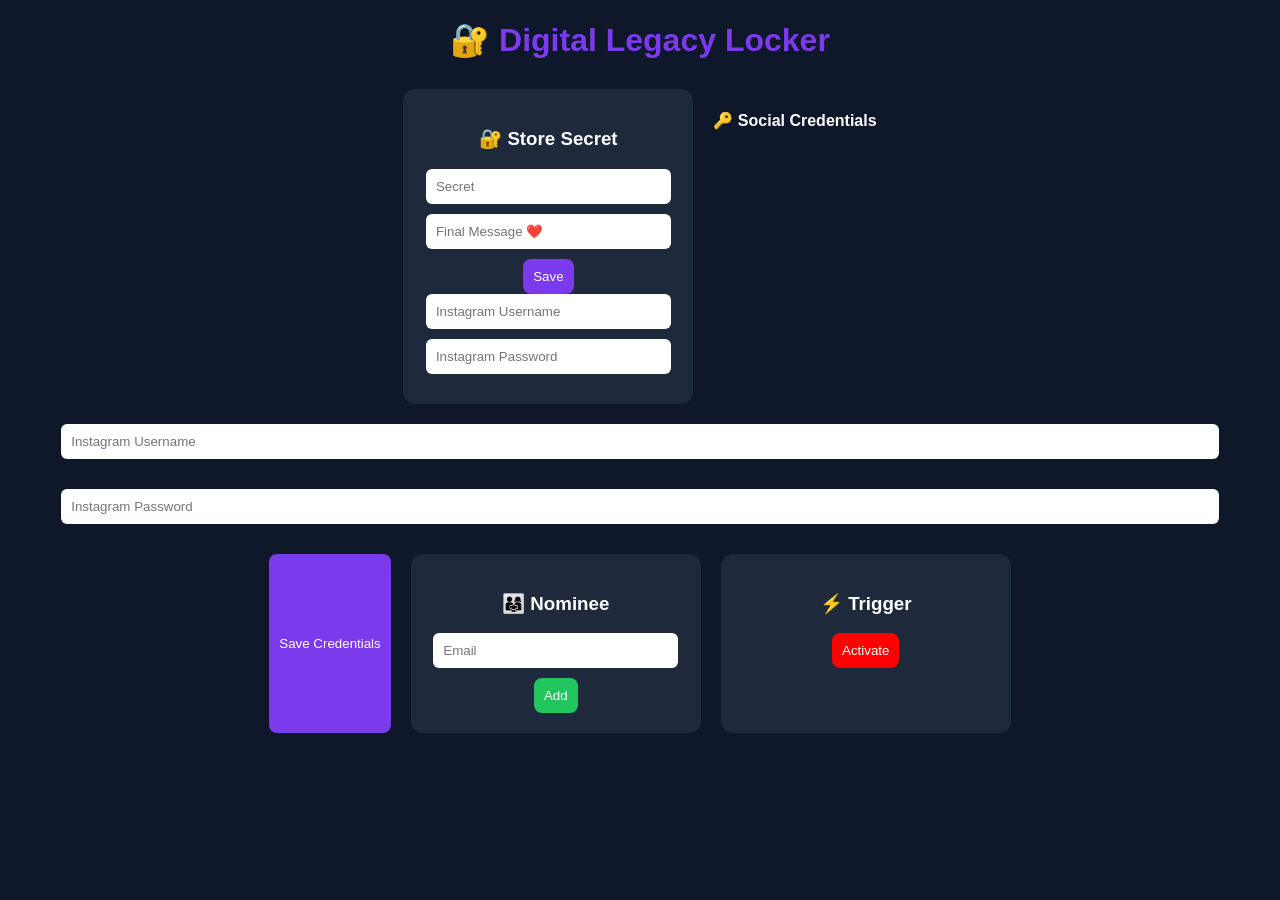
==== index.html @ 95a81437 "Add files via upload" ====
<!DOCTYPE html>
<html>
<head>
  <title>Digital Legacy Locker</title>

<style>
body {
  background:#0F172A;
  color:white;
  font-family:sans-serif;
  text-align:center;
}

.card {
  background:#1E293B;
  padding:20px;
  border-radius:12px;
  width:250px;
}

button {
  padding:10px;
  border:none;
  border-radius:8px;
  cursor:pointer;
}

button:hover {
  opacity:0.8;
  transform:scale(1.05);
  transition:0.3s;
}

.save { background:#7C3AED; color:white; }
.add { background:#22C55E; color:white; }
.trigger { background:red; color:white; }

input {
  padding:10px;
  width:90%;
  margin-bottom:10px;
  border-radius:6px;
  border:none;
}
</style>

</head>

<body>

<h1 style="color:#7C3AED;">🔐 Digital Legacy Locker</h1>

<div style="display:flex; justify-content:center; gap:20px; flex-wrap:wrap; margin-top:30px;">

<!-- Store Secret -->
<div class="card">
<h3>🔐 Store Secret</h3>
<input id="message" placeholder="Secret">
<input id="lastMessage" placeholder="Final Message ❤️">
<button class="save" onclick="saveData()">Save</button>

<input id="instaUser" placeholder="Instagram Username">
<input id="instaPass" type="password" placeholder="Instagram Password">
</div>
<h4>🔑 Social Credentials</h4>

<input id="instaUser" placeholder="Instagram Username">
<input id="instaPass" type="password" placeholder="Instagram Password">

<button class="save" onclick="saveCredentials()">Save Credentials</button>

<!-- Nominee -->
<div class="card">
<h3>👨‍👩‍👧 Nominee</h3>
<input id="email" placeholder="Email">
<button class="add" onclick="addNominee()">Add</button>
</div>

<!-- Trigger -->
<div class="card">
<h3>⚡ Trigger</h3>
<button class="trigger" onclick="goToAccess()">Activate</button>
</div>

</div>

<script>
function goToAccess(){
  window.location.href = "otp.html";
}

async function saveData() {
  const message = document.getElementById("message").value;
  const lastMessage = document.getElementById("lastMessage").value;

  await fetch("http://localhost:5000/save", {
    method: "POST",
    headers: {"Content-Type": "application/json"},
    body: JSON.stringify({ message, lastMessage })
  });

  alert("Saved securely 🔐");
}

async function addNominee() {
  const email = document.getElementById("email").value;

  await fetch("http://localhost:5000/nominee", {
    method: "POST",
    headers: {"Content-Type": "application/json"},
    body: JSON.stringify({ email })
  });

  alert("Nominee added 👨‍👩‍👧");
}

async function saveCredentials() {
  const username = document.getElementById("instaUser").value;
  const password = document.getElementById("instaPass").value;

  await fetch("http://localhost:5000/saveCredentials", {
    method: "POST",
    headers: {"Content-Type": "application/json"},
    body: JSON.stringify({ username, password })
  });

  alert("Credentials saved 🔐");
}
</script>

</body>
</html>
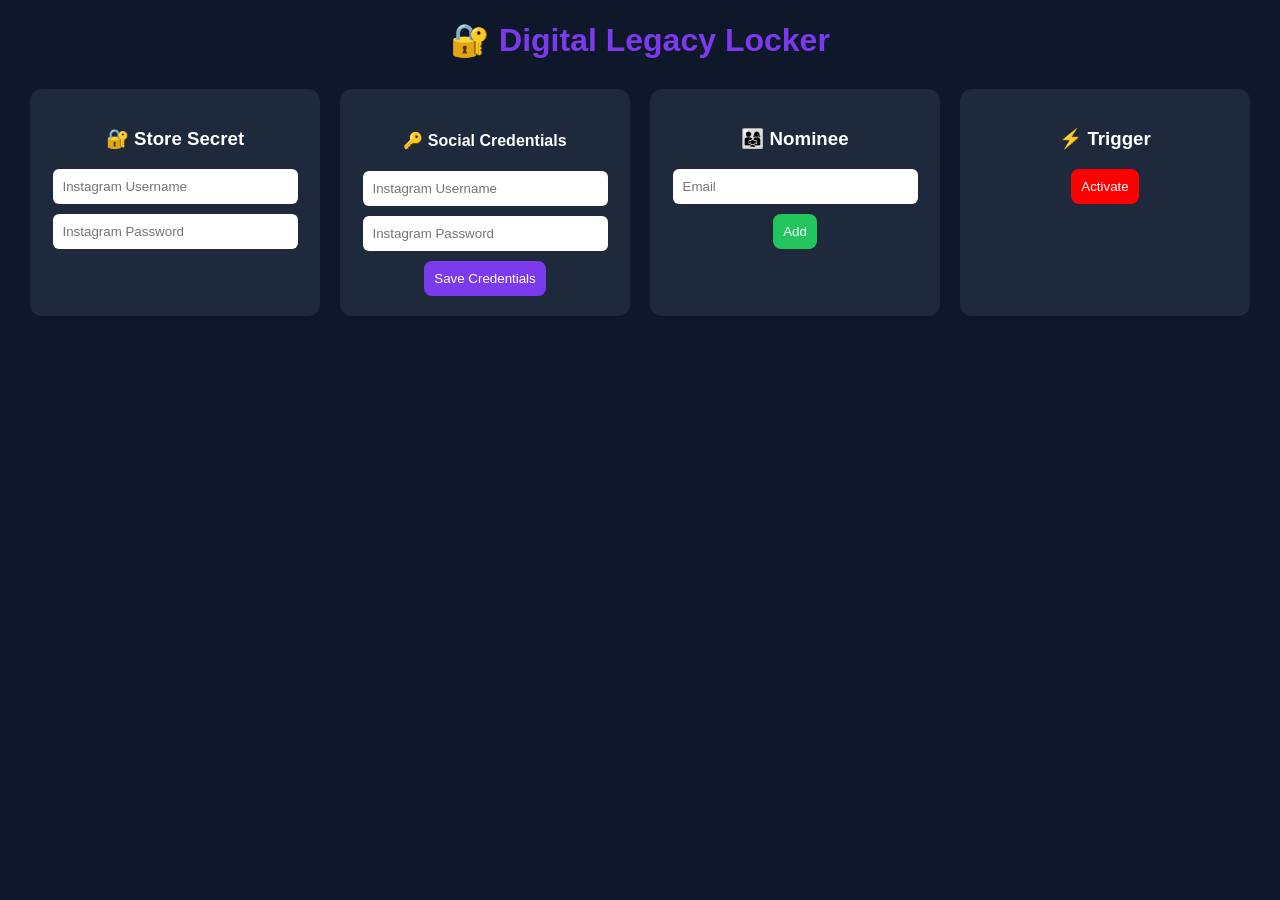
==== commit 302dbbfe: "Fix HTML structure and update input fields" ====
--- a/index.html
+++ b/index.html
@@ -55,19 +55,17 @@
 <!-- Store Secret -->
 <div class="card">
 <h3>🔐 Store Secret</h3>
-<input id="message" placeholder="Secret">
-<input id="lastMessage" placeholder="Final Message ❤️">
-<button class="save" onclick="saveData()">Save</button>
-
 <input id="instaUser" placeholder="Instagram Username">
 <input id="instaPass" type="password" placeholder="Instagram Password">
 </div>
+
+<div class="card">
 <h4>🔑 Social Credentials</h4>
-
-<input id="instaUser" placeholder="Instagram Username">
-<input id="instaPass" type="password" placeholder="Instagram Password">
-
+<input id="socialUser" placeholder="Instagram Username">
+<input id="socialPass" type="password" placeholder="Instagram Password">
 <button class="save" onclick="saveCredentials()">Save Credentials</button>
+<div id="credentialsList" style="display:none;"></div>
+</div>
 
 <!-- Nominee -->
 <div class="card">
@@ -129,4 +127,4 @@
 </script>
 
 </body>
-</html>+</html>
